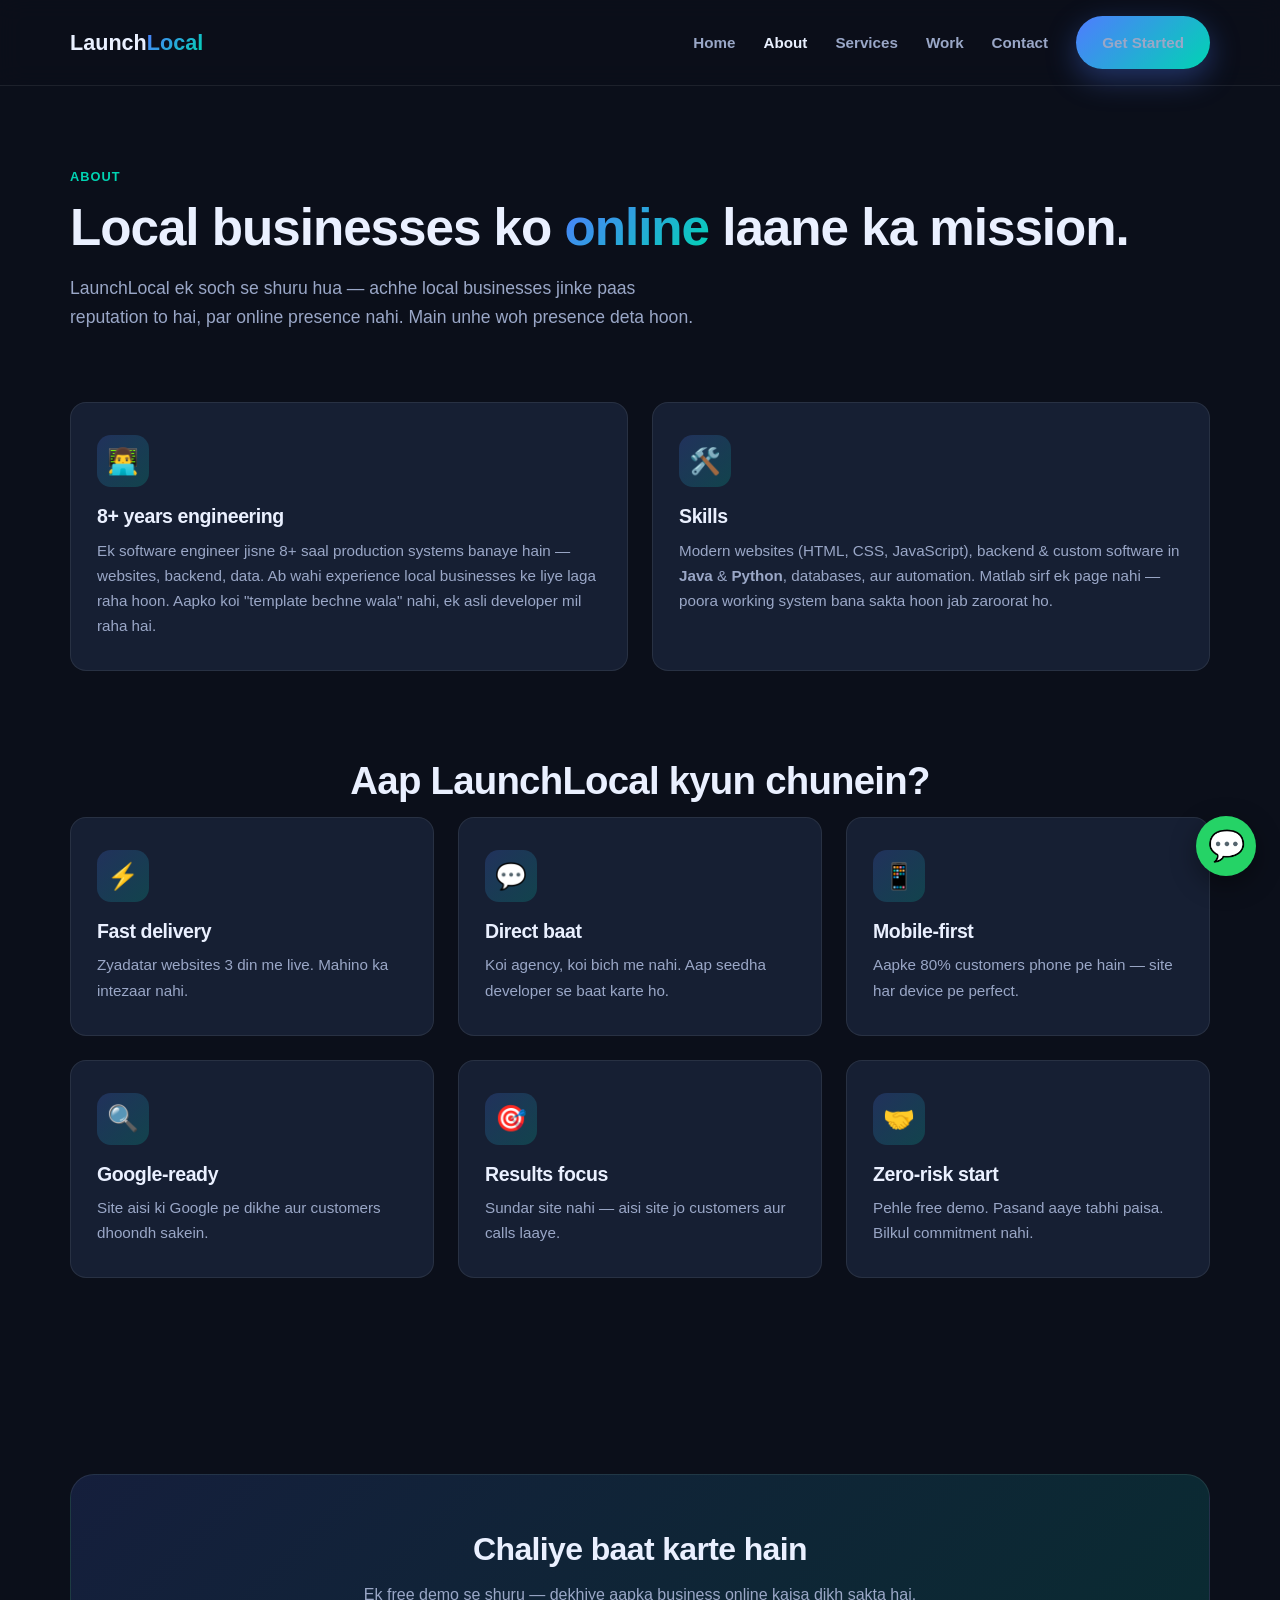
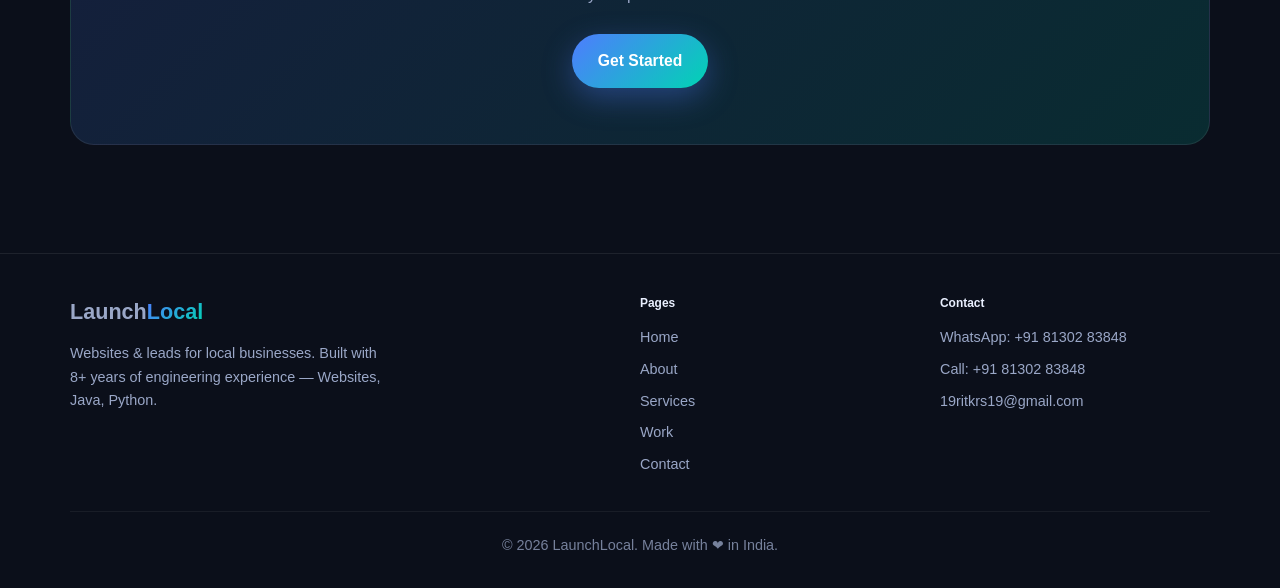
==== launchlocal-site/about.html @ 7e7877e1 "add multi-page LaunchLocal site (home/about/services/work/contact)" ====
<!DOCTYPE html>
<html lang="en">
<head>
<meta charset="UTF-8" />
<meta name="viewport" content="width=device-width, initial-scale=1.0" />
<title>About - LaunchLocal</title>
<meta name="description" content="LaunchLocal ke peeche 8+ years ka software engineer. Websites, Java, Python. Local businesses ko online laane ka mission." />
<link rel="stylesheet" href="style.css" />
</head>
<body>

<header>
  <div class="container">
    <nav>
      <a href="index.html" class="logo">Launch<b>Local</b></a>
      <button class="nav-toggle" aria-label="menu">☰</button>
      <div class="nav-links">
        <a href="index.html">Home</a>
        <a href="about.html" class="active">About</a>
        <a href="services.html">Services</a>
        <a href="work.html">Work</a>
        <a href="contact.html">Contact</a>
        <a class="btn btn-primary" href="contact.html">Get Started</a>
      </div>
    </nav>
  </div>
</header>

<section class="page-hero">
  <div class="container">
    <div class="eyebrow reveal">About</div>
    <h1 class="reveal">Local businesses ko <span class="grad">online</span> laane ka mission.</h1>
    <p class="reveal">LaunchLocal ek soch se shuru hua — achhe local businesses jinke paas reputation to hai, par online presence nahi. Main unhe woh presence deta hoon.</p>
  </div>
</section>

<section style="padding-top:30px">
  <div class="container grid2">
    <div class="card reveal">
      <div class="ic">👨‍💻</div>
      <h3>8+ years engineering</h3>
      <p>Ek software engineer jisne 8+ saal production systems banaye hain — websites, backend, data. Ab wahi experience local businesses ke liye laga raha hoon. Aapko koi "template bechne wala" nahi, ek asli developer mil raha hai.</p>
    </div>
    <div class="card reveal">
      <div class="ic">🛠️</div>
      <h3>Skills</h3>
      <p>Modern websites (HTML, CSS, JavaScript), backend & custom software in <strong>Java</strong> & <strong>Python</strong>, databases, aur automation. Matlab sirf ek page nahi — poora working system bana sakta hoon jab zaroorat ho.</p>
    </div>
  </div>
</section>

<section style="padding-top:0">
  <div class="container">
    <div class="center"><h2 class="title reveal">Aap LaunchLocal kyun chunein?</h2></div>
    <div class="grid3">
      <div class="card reveal"><div class="ic">⚡</div><h3>Fast delivery</h3><p>Zyadatar websites 3 din me live. Mahino ka intezaar nahi.</p></div>
      <div class="card reveal"><div class="ic">💬</div><h3>Direct baat</h3><p>Koi agency, koi bich me nahi. Aap seedha developer se baat karte ho.</p></div>
      <div class="card reveal"><div class="ic">📱</div><h3>Mobile-first</h3><p>Aapke 80% customers phone pe hain — site har device pe perfect.</p></div>
      <div class="card reveal"><div class="ic">🔍</div><h3>Google-ready</h3><p>Site aisi ki Google pe dikhe aur customers dhoondh sakein.</p></div>
      <div class="card reveal"><div class="ic">🎯</div><h3>Results focus</h3><p>Sundar site nahi — aisi site jo customers aur calls laaye.</p></div>
      <div class="card reveal"><div class="ic">🤝</div><h3>Zero-risk start</h3><p>Pehle free demo. Pasand aaye tabhi paisa. Bilkul commitment nahi.</p></div>
    </div>
  </div>
</section>

<section>
  <div class="container"><div class="cta-band reveal">
    <h2>Chaliye baat karte hain</h2>
    <p>Ek free demo se shuru — dekhiye aapka business online kaisa dikh sakta hai.</p>
    <a class="btn btn-primary" href="contact.html">Get Started</a>
  </div></div>
</section>

<footer>
  <div class="container">
    <div class="foot-grid">
      <div><div class="logo" style="margin-bottom:12px">Launch<b>Local</b></div><p style="max-width:320px">Websites &amp; leads for local businesses. Built with 8+ years of engineering experience — Websites, Java, Python.</p></div>
      <div><h5>Pages</h5><a href="index.html">Home</a><a href="about.html">About</a><a href="services.html">Services</a><a href="work.html">Work</a><a href="contact.html">Contact</a></div>
      <div><h5>Contact</h5><a href="https://wa.me/918130283848">WhatsApp: +91 81302 83848</a><a href="tel:+918130283848">Call: +91 81302 83848</a><a href="mailto:19ritkrs19@gmail.com">19ritkrs19@gmail.com</a></div>
    </div>
    <div class="foot-bottom">&copy; <span id="yr"></span> LaunchLocal. Made with ❤ in India.</div>
  </div>
</footer>
<a class="wa-float" href="https://wa.me/918130283848?text=Hi%20LaunchLocal" title="WhatsApp">💬</a>
<script src="app.js"></script>
</body>
</html>
---- launchlocal-site/style.css ----
/* ============================================================
   LaunchLocal - shared styles (multi-page site)
   ============================================================ */
:root{
  --bg:#0b0f1a; --bg2:#111827; --card:#161f33;
  --brand:#4f7cff; --brand2:#00d4b3; --accent:#ffb347;
  --text:#eaf0ff; --muted:#9aa7c7; --line:rgba(255,255,255,.08);
  --radius:16px;
}
*{margin:0;padding:0;box-sizing:border-box}
html{scroll-behavior:smooth}
body{font-family:-apple-system,BlinkMacSystemFont,"Segoe UI",Roboto,Helvetica,Arial,sans-serif;background:var(--bg);color:var(--text);line-height:1.65;overflow-x:hidden}
a{color:inherit;text-decoration:none}
img{max-width:100%;display:block}
.container{width:min(1140px,92%);margin:0 auto}
.btn{display:inline-flex;align-items:center;gap:8px;padding:14px 26px;border-radius:999px;font-weight:700;font-size:.98rem;transition:transform .18s,box-shadow .18s,background .18s;cursor:pointer;border:none}
.btn-primary{background:linear-gradient(135deg,var(--brand),var(--brand2));color:#fff;box-shadow:0 10px 30px rgba(79,124,255,.35)}
.btn-primary:hover{transform:translateY(-3px);box-shadow:0 16px 40px rgba(79,124,255,.5)}
.btn-ghost{background:rgba(255,255,255,.06);color:var(--text);border:1px solid var(--line)}
.btn-ghost:hover{background:rgba(255,255,255,.12);transform:translateY(-3px)}
section{padding:88px 0}
.eyebrow{color:var(--brand2);font-weight:700;letter-spacing:.08em;text-transform:uppercase;font-size:.8rem;margin-bottom:12px}
h1,h2,h3,h4{line-height:1.15;letter-spacing:-.02em}
h2.title{font-size:2.4rem;margin-bottom:14px}
.sub{color:var(--muted);max-width:640px;margin-bottom:50px}
.center{text-align:center;margin-inline:auto}
.grad{background:linear-gradient(135deg,var(--brand),var(--brand2));-webkit-background-clip:text;background-clip:text;-webkit-text-fill-color:transparent}

/* reveal on scroll */
.reveal{opacity:0;transform:translateY(28px);transition:opacity .7s ease,transform .7s ease}
.reveal.in{opacity:1;transform:none}

/* NAV */
header{position:sticky;top:0;z-index:60;background:rgba(11,15,26,.82);backdrop-filter:blur(12px);border-bottom:1px solid var(--line)}
nav{display:flex;align-items:center;justify-content:space-between;padding:16px 0}
.logo{font-weight:900;font-size:1.35rem}
.logo b{background:linear-gradient(135deg,var(--brand),var(--brand2));-webkit-background-clip:text;background-clip:text;-webkit-text-fill-color:transparent}
.nav-links{display:flex;gap:28px;align-items:center}
.nav-links a{color:var(--muted);font-weight:600;font-size:.95rem}
.nav-links a:hover,.nav-links a.active{color:var(--text)}
.nav-toggle{display:none;background:none;border:none;color:var(--text);font-size:1.6rem;cursor:pointer}
@media(max-width:820px){
  .nav-links{position:fixed;inset:0 0 0 auto;width:min(280px,80%);flex-direction:column;background:var(--bg2);padding:90px 30px;gap:22px;transform:translateX(100%);transition:transform .3s;border-left:1px solid var(--line)}
  .nav-links.open{transform:none}
  .nav-toggle{display:block;z-index:70}
}

/* HERO (generic) */
.hero{position:relative;padding:100px 0 80px;overflow:hidden}
.hero::before{content:"";position:absolute;top:-30%;left:50%;transform:translateX(-50%);width:900px;height:900px;background:radial-gradient(circle,rgba(79,124,255,.22),transparent 60%);z-index:0}
.hero .container{position:relative;z-index:1}
.badge{display:inline-flex;align-items:center;gap:8px;background:rgba(255,255,255,.06);border:1px solid var(--line);padding:7px 16px;border-radius:999px;font-size:.85rem;color:var(--muted);margin-bottom:24px}
.dot{width:8px;height:8px;border-radius:50%;background:var(--brand2);box-shadow:0 0 10px var(--brand2)}
.hero h1{font-size:clamp(2.1rem,5.2vw,3.8rem);margin-bottom:20px}
.hero p.lead{font-size:1.15rem;color:var(--muted);max-width:620px;margin-bottom:32px}
.page-hero{padding:80px 0 40px;position:relative}
.page-hero h1{font-size:clamp(2rem,5vw,3.2rem);margin-bottom:16px}
.page-hero p{color:var(--muted);max-width:640px;font-size:1.1rem}
.cta{display:flex;gap:14px;flex-wrap:wrap}

/* STATS */
.stats{display:grid;grid-template-columns:repeat(4,1fr);gap:20px}
.stat{background:var(--card);border:1px solid var(--line);border-radius:var(--radius);padding:26px 18px;text-align:center}
.stat .num{font-size:2rem;font-weight:900}
.stat .lbl{color:var(--muted);font-size:.88rem;margin-top:4px}
@media(max-width:760px){.stats{grid-template-columns:1fr 1fr}}

/* GRID CARDS */
.grid3{display:grid;grid-template-columns:repeat(3,1fr);gap:24px}
.grid2{display:grid;grid-template-columns:repeat(2,1fr);gap:24px}
@media(max-width:860px){.grid3,.grid2{grid-template-columns:1fr}}
.card{background:var(--card);border:1px solid var(--line);border-radius:var(--radius);padding:32px 26px;transition:transform .2s,border-color .2s}
.card:hover{transform:translateY(-8px);border-color:var(--brand)}
.card .ic{width:52px;height:52px;border-radius:14px;display:flex;align-items:center;justify-content:center;font-size:1.6rem;background:linear-gradient(135deg,rgba(79,124,255,.2),rgba(0,212,179,.2));margin-bottom:18px}
.card h3{font-size:1.22rem;margin-bottom:10px}
.card p{color:var(--muted);font-size:.95rem}
.card ul{color:var(--muted);font-size:.93rem;margin-top:12px;padding-left:18px}
.card ul li{margin-bottom:6px}

/* PROCESS */
.steps{display:grid;grid-template-columns:repeat(4,1fr);gap:20px}
@media(max-width:860px){.steps{grid-template-columns:1fr 1fr}}
.step{position:relative;padding:26px 20px;background:var(--card);border:1px solid var(--line);border-radius:var(--radius)}
.step .no{font-size:2.2rem;font-weight:900;color:rgba(255,255,255,.12);position:absolute;top:12px;right:18px}
.step h4{margin-bottom:8px}
.step p{color:var(--muted);font-size:.9rem}

/* WORK / CASE STUDY */
.work{display:grid;grid-template-columns:repeat(2,1fr);gap:24px}
@media(max-width:760px){.work{grid-template-columns:1fr}}
.work-card{background:var(--card);border:1px solid var(--line);border-radius:var(--radius);overflow:hidden;transition:transform .2s}
.work-card:hover{transform:translateY(-6px)}
.work-card .thumb{height:200px;display:flex;align-items:center;justify-content:center;font-size:1.35rem;font-weight:800;color:#fff;text-align:center;padding:20px}
.work-card .body{padding:24px}
.work-card .body h4{margin-bottom:6px}
.work-card .body p{color:var(--muted);font-size:.92rem;margin-bottom:14px}
.tag{display:inline-block;background:rgba(0,212,179,.14);color:var(--brand2);padding:4px 12px;border-radius:999px;font-size:.78rem;font-weight:700;margin-bottom:12px}
.case{background:var(--card);border:1px solid var(--line);border-radius:var(--radius);padding:34px;margin-bottom:24px}
.case .cols{display:grid;grid-template-columns:repeat(3,1fr);gap:20px;margin-top:20px}
@media(max-width:760px){.case .cols{grid-template-columns:1fr}}
.case .col h5{color:var(--brand2);font-size:.82rem;text-transform:uppercase;letter-spacing:.06em;margin-bottom:6px}
.case .col p{color:var(--muted);font-size:.94rem}

/* PRICING */
.pricing{display:grid;grid-template-columns:repeat(3,1fr);gap:24px}
@media(max-width:860px){.pricing{grid-template-columns:1fr}}
.price{background:var(--card);border:1px solid var(--line);border-radius:var(--radius);padding:32px 26px;text-align:center}
.price.featured{border-color:var(--brand);box-shadow:0 14px 40px rgba(79,124,255,.2);position:relative}
.price.featured::after{content:"Popular";position:absolute;top:-12px;left:50%;transform:translateX(-50%);background:linear-gradient(135deg,var(--brand),var(--brand2));color:#fff;font-size:.72rem;font-weight:700;padding:4px 14px;border-radius:999px}
.price .amt{font-size:2rem;font-weight:900;margin:12px 0}
.price ul{list-style:none;color:var(--muted);font-size:.93rem;margin:18px 0;text-align:left}
.price ul li{padding:7px 0;border-bottom:1px solid var(--line)}
.price ul li::before{content:"✓ ";color:var(--brand2);font-weight:800}

/* FAQ */
.faq details{background:var(--card);border:1px solid var(--line);border-radius:12px;padding:18px 22px;margin-bottom:14px}
.faq summary{cursor:pointer;font-weight:700;list-style:none}
.faq summary::-webkit-details-marker{display:none}
.faq summary::after{content:"+";float:right;color:var(--brand2);font-size:1.3rem}
.faq details[open] summary::after{content:"−"}
.faq p{color:var(--muted);margin-top:12px;font-size:.95rem}

/* CONTACT / FORM */
.contact-wrap{display:grid;grid-template-columns:1fr 1fr;gap:44px;align-items:start}
@media(max-width:860px){.contact-wrap{grid-template-columns:1fr}}
form{background:var(--card);border:1px solid var(--line);border-radius:var(--radius);padding:32px}
label{display:block;font-size:.85rem;color:var(--muted);margin:14px 0 6px;font-weight:600}
input,select,textarea{width:100%;padding:13px 15px;background:var(--bg2);border:1px solid var(--line);border-radius:10px;color:var(--text);font-size:.95rem;font-family:inherit}
input:focus,select:focus,textarea:focus{outline:none;border-color:var(--brand)}
textarea{min-height:90px;resize:vertical}
form .btn-primary{width:100%;justify-content:center;margin-top:22px}
.info-row{display:flex;gap:14px;margin-bottom:22px;align-items:flex-start}
.info-row .ic{font-size:1.4rem}
.info-row a{color:var(--brand2)}

/* CTA band */
.cta-band{background:linear-gradient(135deg,rgba(79,124,255,.15),rgba(0,212,179,.15));border:1px solid var(--line);border-radius:24px;padding:56px;text-align:center;margin:20px 0}
.cta-band h2{font-size:2rem;margin-bottom:14px}
.cta-band p{color:var(--muted);margin-bottom:26px}

footer{border-top:1px solid var(--line);padding:40px 0 30px;color:var(--muted);font-size:.9rem}
.foot-grid{display:grid;grid-template-columns:2fr 1fr 1fr;gap:30px;margin-bottom:26px}
@media(max-width:760px){.foot-grid{grid-template-columns:1fr}}
.foot-grid h5{color:var(--text);margin-bottom:12px}
.foot-grid a{display:block;color:var(--muted);margin-bottom:8px}
.foot-grid a:hover{color:var(--brand2)}
.foot-bottom{text-align:center;border-top:1px solid var(--line);padding-top:22px;opacity:.75}
.wa-float{position:fixed;bottom:24px;right:24px;z-index:100;background:#25D366;width:60px;height:60px;border-radius:50%;display:flex;align-items:center;justify-content:center;font-size:30px;box-shadow:0 8px 26px rgba(0,0,0,.4)}
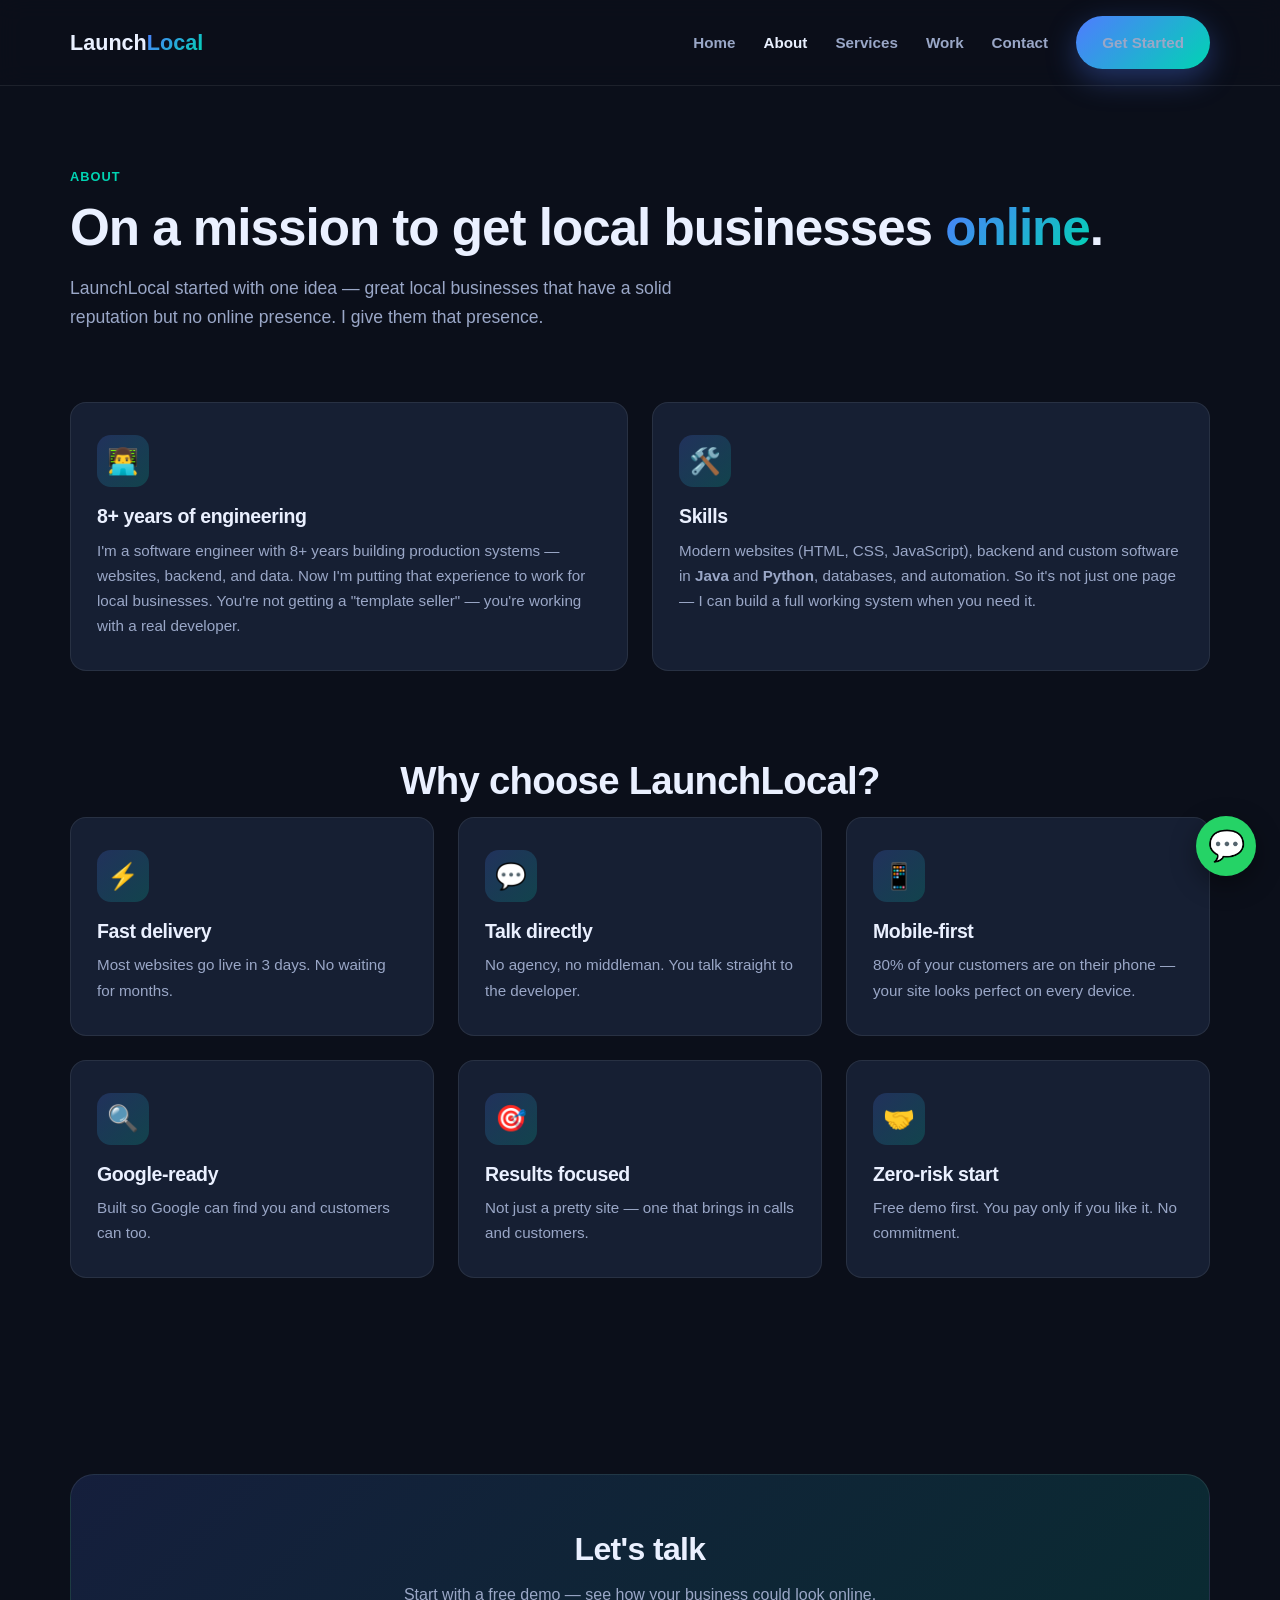
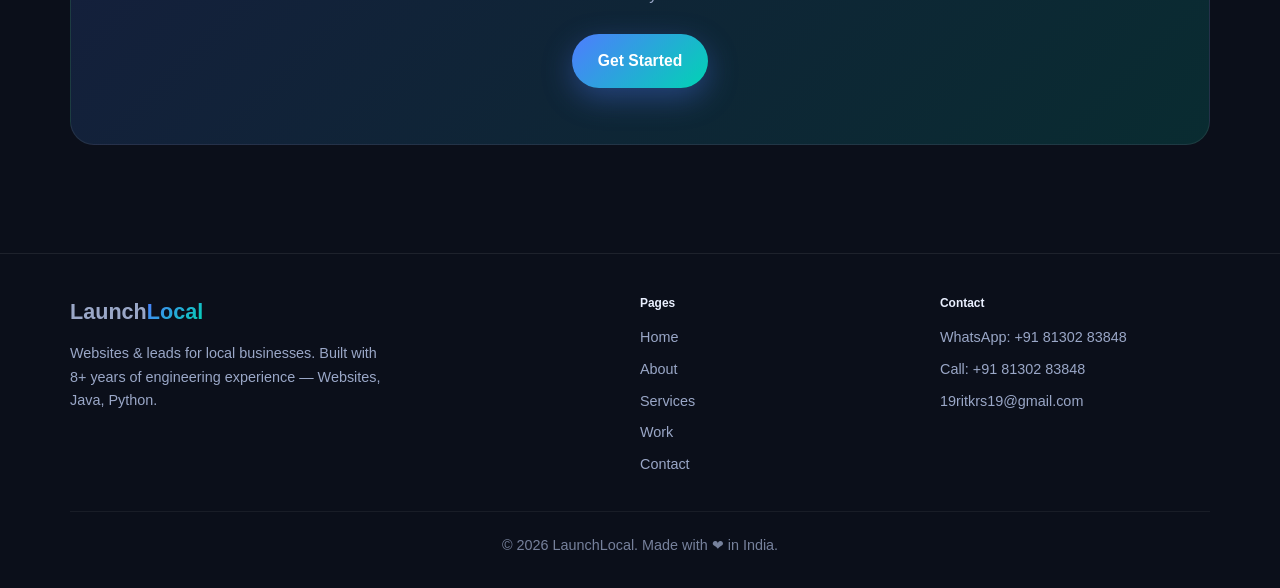
==== commit 666c2ed1: "content: convert all site text to simple English" ====
--- a/launchlocal-site/about.html
+++ b/launchlocal-site/about.html
@@ -4,7 +4,7 @@
 <meta charset="UTF-8" />
 <meta name="viewport" content="width=device-width, initial-scale=1.0" />
 <title>About - LaunchLocal</title>
-<meta name="description" content="LaunchLocal ke peeche 8+ years ka software engineer. Websites, Java, Python. Local businesses ko online laane ka mission." />
+<meta name="description" content="LaunchLocal is run by a software engineer with 8+ years experience. Websites, Java, Python. Helping local businesses get online." />
 <link rel="stylesheet" href="style.css" />
 </head>
 <body>
@@ -29,8 +29,8 @@
 <section class="page-hero">
   <div class="container">
     <div class="eyebrow reveal">About</div>
-    <h1 class="reveal">Local businesses ko <span class="grad">online</span> laane ka mission.</h1>
-    <p class="reveal">LaunchLocal ek soch se shuru hua — achhe local businesses jinke paas reputation to hai, par online presence nahi. Main unhe woh presence deta hoon.</p>
+    <h1 class="reveal">On a mission to get local businesses <span class="grad">online</span>.</h1>
+    <p class="reveal">LaunchLocal started with one idea — great local businesses that have a solid reputation but no online presence. I give them that presence.</p>
   </div>
 </section>
 
@@ -38,35 +38,35 @@
   <div class="container grid2">
     <div class="card reveal">
       <div class="ic">👨‍💻</div>
-      <h3>8+ years engineering</h3>
-      <p>Ek software engineer jisne 8+ saal production systems banaye hain — websites, backend, data. Ab wahi experience local businesses ke liye laga raha hoon. Aapko koi "template bechne wala" nahi, ek asli developer mil raha hai.</p>
+      <h3>8+ years of engineering</h3>
+      <p>I'm a software engineer with 8+ years building production systems — websites, backend, and data. Now I'm putting that experience to work for local businesses. You're not getting a "template seller" — you're working with a real developer.</p>
     </div>
     <div class="card reveal">
       <div class="ic">🛠️</div>
       <h3>Skills</h3>
-      <p>Modern websites (HTML, CSS, JavaScript), backend & custom software in <strong>Java</strong> & <strong>Python</strong>, databases, aur automation. Matlab sirf ek page nahi — poora working system bana sakta hoon jab zaroorat ho.</p>
+      <p>Modern websites (HTML, CSS, JavaScript), backend and custom software in <strong>Java</strong> and <strong>Python</strong>, databases, and automation. So it's not just one page — I can build a full working system when you need it.</p>
     </div>
   </div>
 </section>
 
 <section style="padding-top:0">
   <div class="container">
-    <div class="center"><h2 class="title reveal">Aap LaunchLocal kyun chunein?</h2></div>
+    <div class="center"><h2 class="title reveal">Why choose LaunchLocal?</h2></div>
     <div class="grid3">
-      <div class="card reveal"><div class="ic">⚡</div><h3>Fast delivery</h3><p>Zyadatar websites 3 din me live. Mahino ka intezaar nahi.</p></div>
-      <div class="card reveal"><div class="ic">💬</div><h3>Direct baat</h3><p>Koi agency, koi bich me nahi. Aap seedha developer se baat karte ho.</p></div>
-      <div class="card reveal"><div class="ic">📱</div><h3>Mobile-first</h3><p>Aapke 80% customers phone pe hain — site har device pe perfect.</p></div>
-      <div class="card reveal"><div class="ic">🔍</div><h3>Google-ready</h3><p>Site aisi ki Google pe dikhe aur customers dhoondh sakein.</p></div>
-      <div class="card reveal"><div class="ic">🎯</div><h3>Results focus</h3><p>Sundar site nahi — aisi site jo customers aur calls laaye.</p></div>
-      <div class="card reveal"><div class="ic">🤝</div><h3>Zero-risk start</h3><p>Pehle free demo. Pasand aaye tabhi paisa. Bilkul commitment nahi.</p></div>
+      <div class="card reveal"><div class="ic">⚡</div><h3>Fast delivery</h3><p>Most websites go live in 3 days. No waiting for months.</p></div>
+      <div class="card reveal"><div class="ic">💬</div><h3>Talk directly</h3><p>No agency, no middleman. You talk straight to the developer.</p></div>
+      <div class="card reveal"><div class="ic">📱</div><h3>Mobile-first</h3><p>80% of your customers are on their phone — your site looks perfect on every device.</p></div>
+      <div class="card reveal"><div class="ic">🔍</div><h3>Google-ready</h3><p>Built so Google can find you and customers can too.</p></div>
+      <div class="card reveal"><div class="ic">🎯</div><h3>Results focused</h3><p>Not just a pretty site — one that brings in calls and customers.</p></div>
+      <div class="card reveal"><div class="ic">🤝</div><h3>Zero-risk start</h3><p>Free demo first. You pay only if you like it. No commitment.</p></div>
     </div>
   </div>
 </section>
 
 <section>
   <div class="container"><div class="cta-band reveal">
-    <h2>Chaliye baat karte hain</h2>
-    <p>Ek free demo se shuru — dekhiye aapka business online kaisa dikh sakta hai.</p>
+    <h2>Let's talk</h2>
+    <p>Start with a free demo — see how your business could look online.</p>
     <a class="btn btn-primary" href="contact.html">Get Started</a>
   </div></div>
 </section>
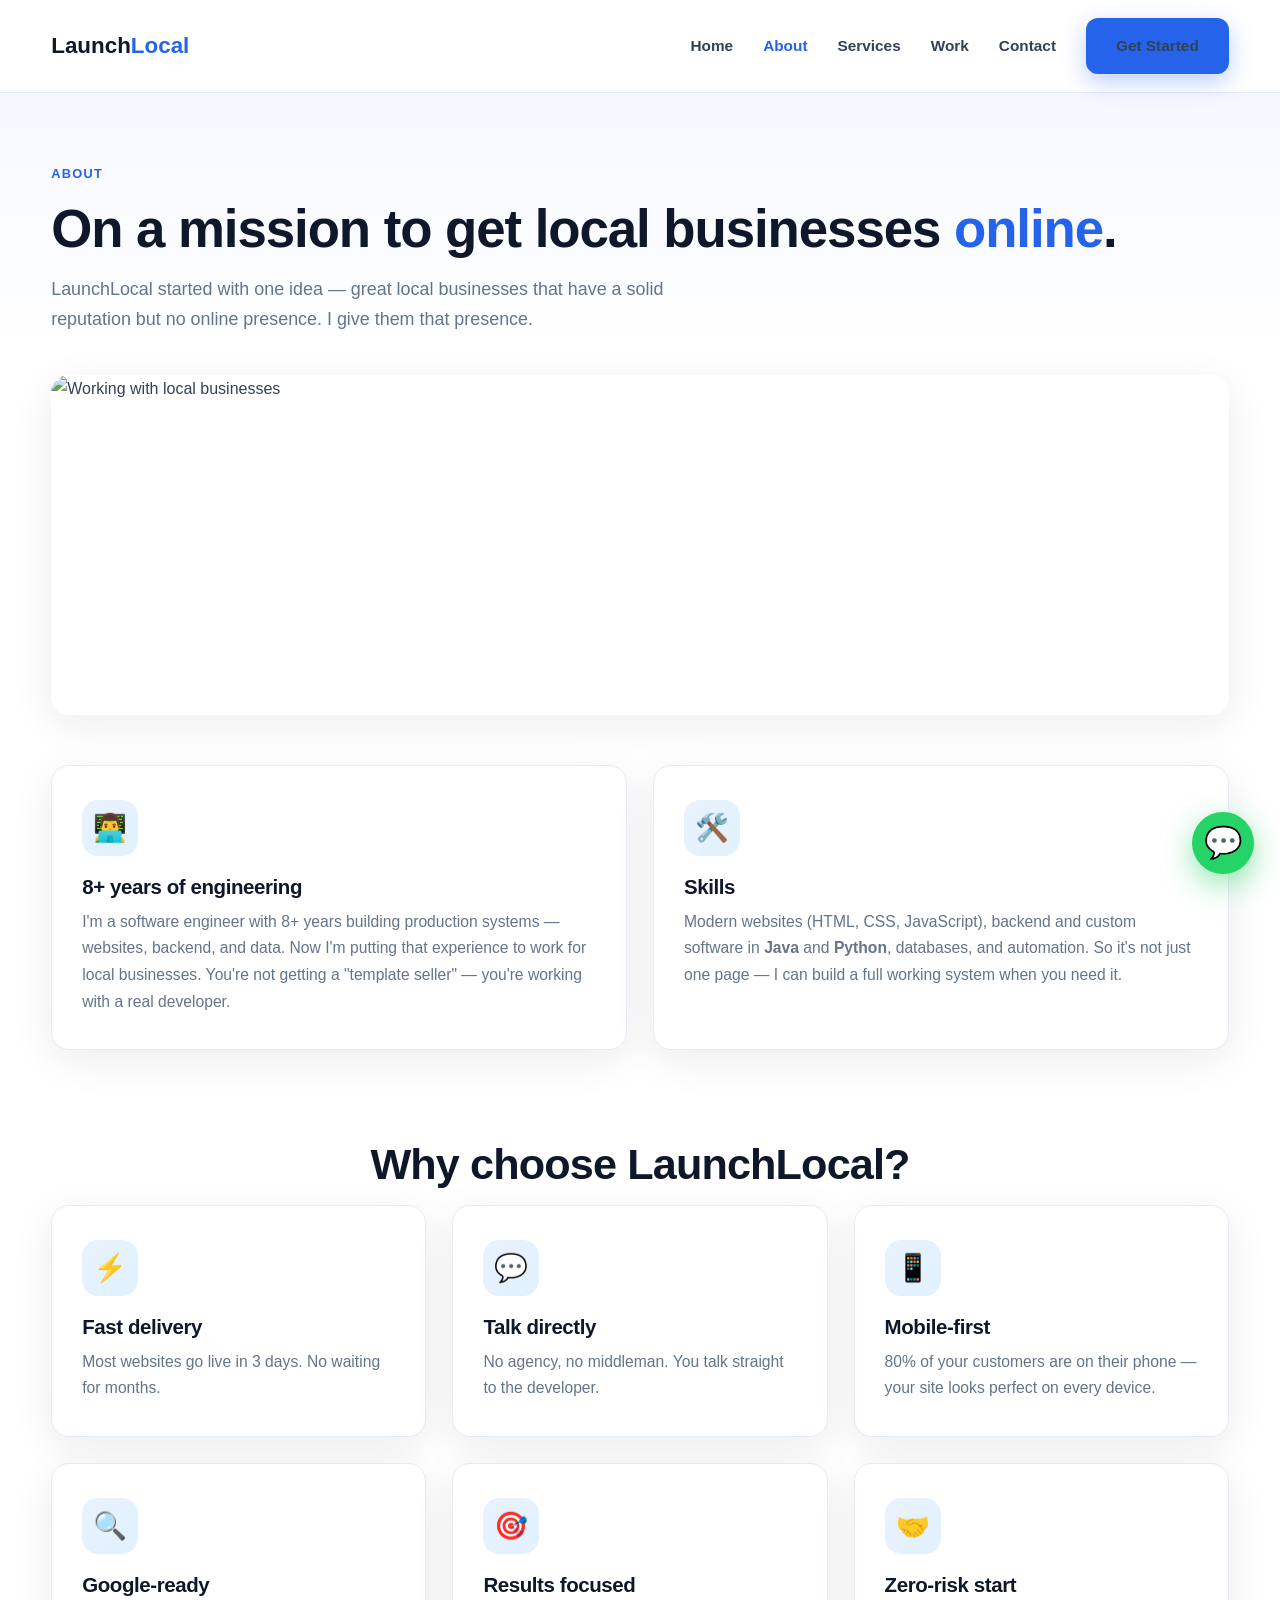
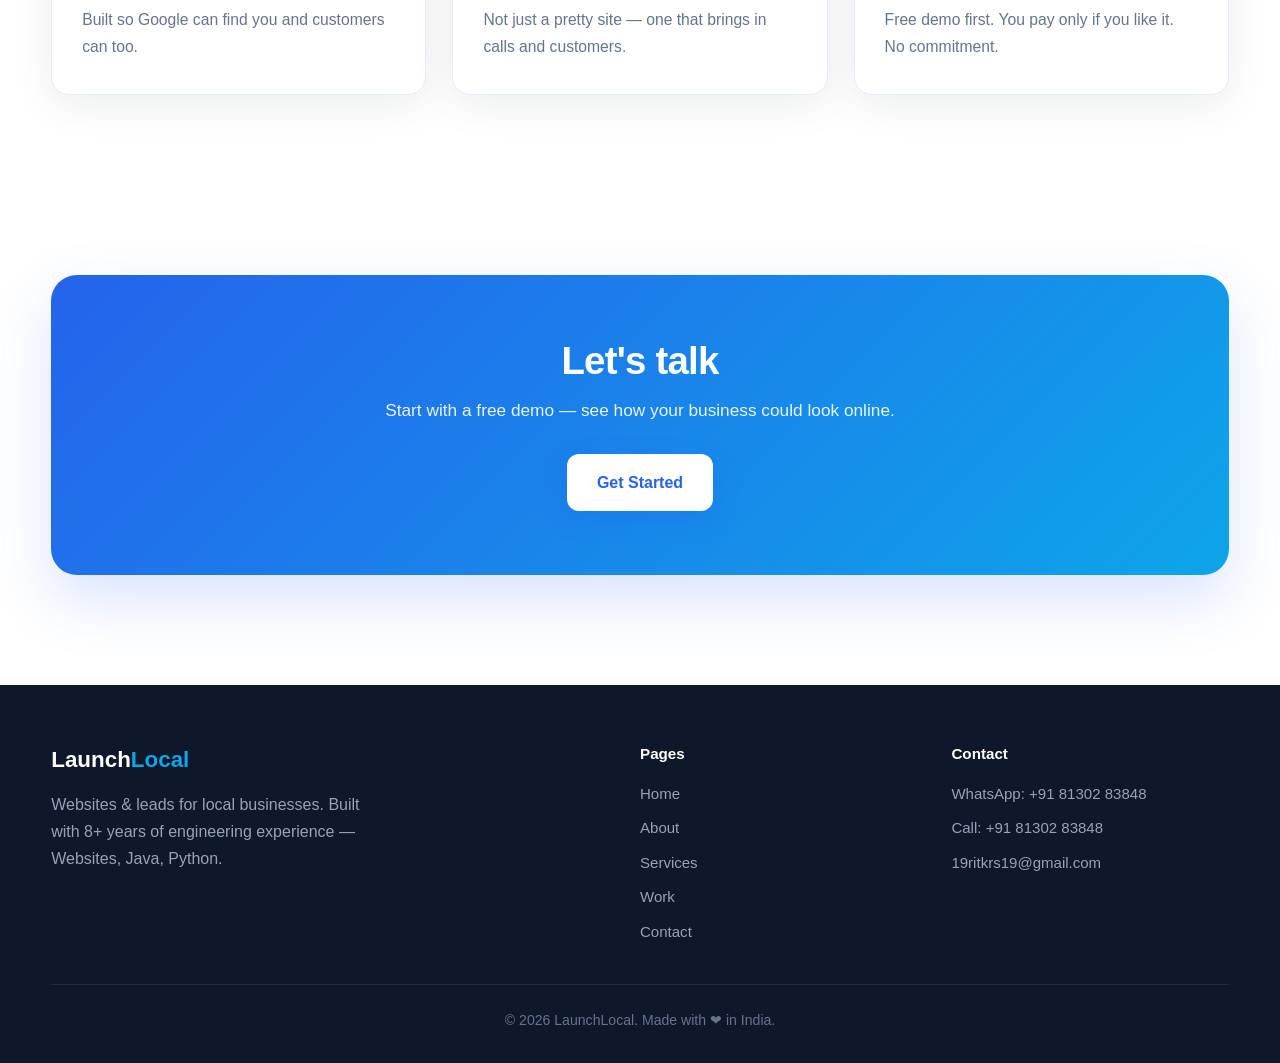
==== commit 00e0949b: "redesign: light premium theme, blue accent, real photos, more responsive" ====
--- a/launchlocal-site/about.html
+++ b/launchlocal-site/about.html
@@ -34,7 +34,10 @@
   </div>
 </section>
 
-<section style="padding-top:30px">
+<section style="padding-top:20px">
+  <div class="container">
+    <img src="https://images.unsplash.com/photo-1522071820081-009f0129c71c?w=1100&q=80" alt="Working with local businesses" loading="lazy" style="width:100%;height:340px;object-fit:cover;border-radius:var(--radius);box-shadow:var(--shadow);margin-bottom:50px" class="reveal" />
+  </div>
   <div class="container grid2">
     <div class="card reveal">
       <div class="ic">👨‍💻</div>
--- a/launchlocal-site/style.css
+++ b/launchlocal-site/style.css
@@ -1,148 +1,169 @@
 /* ============================================================
-   LaunchLocal - shared styles (multi-page site)
+   LaunchLocal - shared styles (light, premium, responsive)
    ============================================================ */
 :root{
-  --bg:#0b0f1a; --bg2:#111827; --card:#161f33;
-  --brand:#4f7cff; --brand2:#00d4b3; --accent:#ffb347;
-  --text:#eaf0ff; --muted:#9aa7c7; --line:rgba(255,255,255,.08);
-  --radius:16px;
+  --bg:#ffffff; --bg2:#f5f8ff; --card:#ffffff;
+  --brand:#2563eb; --brand-dark:#1d4ed8; --brand2:#0ea5e9; --accent:#0ea5e9;
+  --ink:#0f172a; --text:#334155; --muted:#64748b; --line:#e6ecf5;
+  --radius:18px; --shadow:0 10px 40px rgba(15,23,42,.08);
+  --shadow-lg:0 24px 60px rgba(37,99,235,.18);
 }
 *{margin:0;padding:0;box-sizing:border-box}
 html{scroll-behavior:smooth}
-body{font-family:-apple-system,BlinkMacSystemFont,"Segoe UI",Roboto,Helvetica,Arial,sans-serif;background:var(--bg);color:var(--text);line-height:1.65;overflow-x:hidden}
+body{font-family:-apple-system,BlinkMacSystemFont,"Segoe UI",Roboto,Helvetica,Arial,sans-serif;background:var(--bg);color:var(--text);line-height:1.7;-webkit-font-smoothing:antialiased}
 a{color:inherit;text-decoration:none}
 img{max-width:100%;display:block}
-.container{width:min(1140px,92%);margin:0 auto}
-.btn{display:inline-flex;align-items:center;gap:8px;padding:14px 26px;border-radius:999px;font-weight:700;font-size:.98rem;transition:transform .18s,box-shadow .18s,background .18s;cursor:pointer;border:none}
-.btn-primary{background:linear-gradient(135deg,var(--brand),var(--brand2));color:#fff;box-shadow:0 10px 30px rgba(79,124,255,.35)}
-.btn-primary:hover{transform:translateY(-3px);box-shadow:0 16px 40px rgba(79,124,255,.5)}
-.btn-ghost{background:rgba(255,255,255,.06);color:var(--text);border:1px solid var(--line)}
-.btn-ghost:hover{background:rgba(255,255,255,.12);transform:translateY(-3px)}
-section{padding:88px 0}
-.eyebrow{color:var(--brand2);font-weight:700;letter-spacing:.08em;text-transform:uppercase;font-size:.8rem;margin-bottom:12px}
-h1,h2,h3,h4{line-height:1.15;letter-spacing:-.02em}
-h2.title{font-size:2.4rem;margin-bottom:14px}
-.sub{color:var(--muted);max-width:640px;margin-bottom:50px}
+.container{width:min(1180px,92%);margin:0 auto}
+.btn{display:inline-flex;align-items:center;gap:8px;padding:15px 30px;border-radius:12px;font-weight:700;font-size:1rem;transition:transform .18s,box-shadow .18s,background .18s;cursor:pointer;border:none;white-space:nowrap}
+.btn-primary{background:var(--brand);color:#fff;box-shadow:0 8px 24px rgba(37,99,235,.3)}
+.btn-primary:hover{background:var(--brand-dark);transform:translateY(-2px);box-shadow:0 12px 32px rgba(37,99,235,.42)}
+.btn-ghost{background:#fff;color:var(--ink);border:1.5px solid var(--line)}
+.btn-ghost:hover{border-color:var(--brand);color:var(--brand);transform:translateY(-2px)}
+section{padding:90px 0}
+.eyebrow{color:var(--brand);font-weight:800;letter-spacing:.1em;text-transform:uppercase;font-size:.8rem;margin-bottom:14px}
+h1,h2,h3,h4{line-height:1.12;letter-spacing:-.02em;color:var(--ink)}
+h2.title{font-size:clamp(1.9rem,3.5vw,2.7rem);margin-bottom:16px}
+.sub{color:var(--muted);max-width:640px;margin-bottom:54px;font-size:1.08rem}
 .center{text-align:center;margin-inline:auto}
-.grad{background:linear-gradient(135deg,var(--brand),var(--brand2));-webkit-background-clip:text;background-clip:text;-webkit-text-fill-color:transparent}
+.grad{color:var(--brand)}
 
-/* reveal on scroll */
-.reveal{opacity:0;transform:translateY(28px);transition:opacity .7s ease,transform .7s ease}
+/* reveal */
+.reveal{opacity:0;transform:translateY(26px);transition:opacity .7s ease,transform .7s ease}
 .reveal.in{opacity:1;transform:none}
 
 /* NAV */
-header{position:sticky;top:0;z-index:60;background:rgba(11,15,26,.82);backdrop-filter:blur(12px);border-bottom:1px solid var(--line)}
-nav{display:flex;align-items:center;justify-content:space-between;padding:16px 0}
-.logo{font-weight:900;font-size:1.35rem}
-.logo b{background:linear-gradient(135deg,var(--brand),var(--brand2));-webkit-background-clip:text;background-clip:text;-webkit-text-fill-color:transparent}
-.nav-links{display:flex;gap:28px;align-items:center}
-.nav-links a{color:var(--muted);font-weight:600;font-size:.95rem}
-.nav-links a:hover,.nav-links a.active{color:var(--text)}
-.nav-toggle{display:none;background:none;border:none;color:var(--text);font-size:1.6rem;cursor:pointer}
-@media(max-width:820px){
-  .nav-links{position:fixed;inset:0 0 0 auto;width:min(280px,80%);flex-direction:column;background:var(--bg2);padding:90px 30px;gap:22px;transform:translateX(100%);transition:transform .3s;border-left:1px solid var(--line)}
+header{position:sticky;top:0;z-index:60;background:rgba(255,255,255,.9);backdrop-filter:blur(14px);border-bottom:1px solid var(--line)}
+nav{display:flex;align-items:center;justify-content:space-between;padding:18px 0;gap:20px}
+.logo{font-weight:900;font-size:1.4rem;color:var(--ink)}
+.logo b{color:var(--brand)}
+.nav-links{display:flex;gap:30px;align-items:center}
+.nav-links a{color:var(--text);font-weight:600;font-size:.96rem}
+.nav-links a:hover,.nav-links a.active{color:var(--brand)}
+.nav-toggle{display:none;background:none;border:none;color:var(--ink);font-size:1.7rem;cursor:pointer}
+@media(max-width:860px){
+  .nav-links{position:fixed;inset:0 0 0 auto;width:min(290px,82%);flex-direction:column;align-items:flex-start;background:#fff;padding:96px 32px;gap:26px;transform:translateX(100%);transition:transform .3s;box-shadow:-10px 0 40px rgba(0,0,0,.12)}
   .nav-links.open{transform:none}
   .nav-toggle{display:block;z-index:70}
 }
 
-/* HERO (generic) */
-.hero{position:relative;padding:100px 0 80px;overflow:hidden}
-.hero::before{content:"";position:absolute;top:-30%;left:50%;transform:translateX(-50%);width:900px;height:900px;background:radial-gradient(circle,rgba(79,124,255,.22),transparent 60%);z-index:0}
+/* HERO */
+.hero{position:relative;padding:80px 0 70px;overflow:hidden;background:linear-gradient(180deg,#f5f8ff,#ffffff)}
+.hero::before{content:"";position:absolute;top:-200px;right:-120px;width:640px;height:640px;background:radial-gradient(circle,rgba(37,99,235,.12),transparent 65%);z-index:0}
 .hero .container{position:relative;z-index:1}
-.badge{display:inline-flex;align-items:center;gap:8px;background:rgba(255,255,255,.06);border:1px solid var(--line);padding:7px 16px;border-radius:999px;font-size:.85rem;color:var(--muted);margin-bottom:24px}
-.dot{width:8px;height:8px;border-radius:50%;background:var(--brand2);box-shadow:0 0 10px var(--brand2)}
-.hero h1{font-size:clamp(2.1rem,5.2vw,3.8rem);margin-bottom:20px}
-.hero p.lead{font-size:1.15rem;color:var(--muted);max-width:620px;margin-bottom:32px}
-.page-hero{padding:80px 0 40px;position:relative}
-.page-hero h1{font-size:clamp(2rem,5vw,3.2rem);margin-bottom:16px}
-.page-hero p{color:var(--muted);max-width:640px;font-size:1.1rem}
+.badge{display:inline-flex;align-items:center;gap:8px;background:#eaf1ff;color:var(--brand);border:1px solid #d6e4ff;padding:8px 18px;border-radius:999px;font-size:.85rem;font-weight:700;margin-bottom:26px}
+.dot{width:8px;height:8px;border-radius:50%;background:var(--brand)}
+.hero h1{font-size:clamp(2.3rem,5.5vw,4rem);margin-bottom:22px;color:var(--ink)}
+.hero p.lead{font-size:1.2rem;color:var(--muted);max-width:640px;margin-bottom:34px}
 .cta{display:flex;gap:14px;flex-wrap:wrap}
+.hero-photos{display:grid;grid-template-columns:1fr 1fr 1fr;gap:16px;margin-top:56px}
+.hero-photos img{width:100%;height:270px;object-fit:cover;border-radius:var(--radius);box-shadow:var(--shadow)}
+@media(max-width:760px){.hero-photos{grid-template-columns:1fr;gap:14px}.hero-photos img{height:220px}}
+
+/* page hero (inner pages) */
+.page-hero{padding:70px 0 20px;background:linear-gradient(180deg,#f5f8ff,#ffffff)}
+.page-hero h1{font-size:clamp(2rem,5vw,3.3rem);margin-bottom:16px}
+.page-hero p{color:var(--muted);max-width:660px;font-size:1.12rem}
+
+/* trust logos */
+.trust{padding:36px 0;border-top:1px solid var(--line);border-bottom:1px solid var(--line);background:#fff}
+.trust p{text-align:center;color:var(--muted);font-size:.82rem;font-weight:700;letter-spacing:.12em;text-transform:uppercase;margin-bottom:20px}
+.trust-row{display:flex;flex-wrap:wrap;justify-content:center;gap:34px;align-items:center}
+.trust-row span{color:#94a3b8;font-weight:800;font-size:1.05rem;opacity:.8}
 
 /* STATS */
-.stats{display:grid;grid-template-columns:repeat(4,1fr);gap:20px}
-.stat{background:var(--card);border:1px solid var(--line);border-radius:var(--radius);padding:26px 18px;text-align:center}
-.stat .num{font-size:2rem;font-weight:900}
-.stat .lbl{color:var(--muted);font-size:.88rem;margin-top:4px}
+.stats{display:grid;grid-template-columns:repeat(4,1fr);gap:22px}
+.stat{background:var(--card);border:1px solid var(--line);border-radius:var(--radius);padding:30px 20px;text-align:center;box-shadow:var(--shadow)}
+.stat .num{font-size:2.2rem;font-weight:900;color:var(--brand)}
+.stat .lbl{color:var(--muted);font-size:.9rem;margin-top:6px}
 @media(max-width:760px){.stats{grid-template-columns:1fr 1fr}}
 
-/* GRID CARDS */
-.grid3{display:grid;grid-template-columns:repeat(3,1fr);gap:24px}
-.grid2{display:grid;grid-template-columns:repeat(2,1fr);gap:24px}
+/* CARDS */
+.grid3{display:grid;grid-template-columns:repeat(3,1fr);gap:26px}
+.grid2{display:grid;grid-template-columns:repeat(2,1fr);gap:26px}
 @media(max-width:860px){.grid3,.grid2{grid-template-columns:1fr}}
-.card{background:var(--card);border:1px solid var(--line);border-radius:var(--radius);padding:32px 26px;transition:transform .2s,border-color .2s}
-.card:hover{transform:translateY(-8px);border-color:var(--brand)}
-.card .ic{width:52px;height:52px;border-radius:14px;display:flex;align-items:center;justify-content:center;font-size:1.6rem;background:linear-gradient(135deg,rgba(79,124,255,.2),rgba(0,212,179,.2));margin-bottom:18px}
-.card h3{font-size:1.22rem;margin-bottom:10px}
-.card p{color:var(--muted);font-size:.95rem}
-.card ul{color:var(--muted);font-size:.93rem;margin-top:12px;padding-left:18px}
-.card ul li{margin-bottom:6px}
+.card{background:var(--card);border:1px solid var(--line);border-radius:var(--radius);padding:34px 30px;transition:transform .2s,box-shadow .2s,border-color .2s;box-shadow:var(--shadow)}
+.card:hover{transform:translateY(-8px);box-shadow:var(--shadow-lg);border-color:#cfe0ff}
+.card .ic{width:56px;height:56px;border-radius:16px;display:flex;align-items:center;justify-content:center;font-size:1.7rem;background:linear-gradient(135deg,#eaf1ff,#e0f2fe);margin-bottom:20px}
+.card h3{font-size:1.28rem;margin-bottom:10px}
+.card p{color:var(--muted);font-size:.98rem}
+.card ul{color:var(--muted);font-size:.95rem;margin-top:14px;padding-left:18px}
+.card ul li{margin-bottom:7px}
 
 /* PROCESS */
-.steps{display:grid;grid-template-columns:repeat(4,1fr);gap:20px}
+.steps{display:grid;grid-template-columns:repeat(4,1fr);gap:22px}
 @media(max-width:860px){.steps{grid-template-columns:1fr 1fr}}
-.step{position:relative;padding:26px 20px;background:var(--card);border:1px solid var(--line);border-radius:var(--radius)}
-.step .no{font-size:2.2rem;font-weight:900;color:rgba(255,255,255,.12);position:absolute;top:12px;right:18px}
+.step{position:relative;padding:30px 24px;background:var(--card);border:1px solid var(--line);border-radius:var(--radius);box-shadow:var(--shadow)}
+.step .no{width:40px;height:40px;border-radius:12px;background:var(--brand);color:#fff;font-weight:900;display:flex;align-items:center;justify-content:center;margin-bottom:16px}
 .step h4{margin-bottom:8px}
-.step p{color:var(--muted);font-size:.9rem}
+.step p{color:var(--muted);font-size:.94rem}
 
-/* WORK / CASE STUDY */
-.work{display:grid;grid-template-columns:repeat(2,1fr);gap:24px}
+/* WORK */
+.work{display:grid;grid-template-columns:repeat(2,1fr);gap:26px}
 @media(max-width:760px){.work{grid-template-columns:1fr}}
-.work-card{background:var(--card);border:1px solid var(--line);border-radius:var(--radius);overflow:hidden;transition:transform .2s}
-.work-card:hover{transform:translateY(-6px)}
-.work-card .thumb{height:200px;display:flex;align-items:center;justify-content:center;font-size:1.35rem;font-weight:800;color:#fff;text-align:center;padding:20px}
-.work-card .body{padding:24px}
+.work-card{background:var(--card);border:1px solid var(--line);border-radius:var(--radius);overflow:hidden;transition:transform .2s,box-shadow .2s;box-shadow:var(--shadow)}
+.work-card:hover{transform:translateY(-8px);box-shadow:var(--shadow-lg)}
+.work-card .thumb{height:210px;object-fit:cover;width:100%}
+.work-card .body{padding:26px}
 .work-card .body h4{margin-bottom:6px}
-.work-card .body p{color:var(--muted);font-size:.92rem;margin-bottom:14px}
-.tag{display:inline-block;background:rgba(0,212,179,.14);color:var(--brand2);padding:4px 12px;border-radius:999px;font-size:.78rem;font-weight:700;margin-bottom:12px}
-.case{background:var(--card);border:1px solid var(--line);border-radius:var(--radius);padding:34px;margin-bottom:24px}
-.case .cols{display:grid;grid-template-columns:repeat(3,1fr);gap:20px;margin-top:20px}
+.work-card .body p{color:var(--muted);font-size:.95rem;margin-bottom:16px}
+.tag{display:inline-block;background:#eaf1ff;color:var(--brand);padding:5px 14px;border-radius:999px;font-size:.78rem;font-weight:800;margin-bottom:14px}
+.case{background:var(--card);border:1px solid var(--line);border-radius:var(--radius);padding:38px;margin-bottom:26px;box-shadow:var(--shadow)}
+.case .cols{display:grid;grid-template-columns:repeat(3,1fr);gap:22px;margin-top:22px}
 @media(max-width:760px){.case .cols{grid-template-columns:1fr}}
-.case .col h5{color:var(--brand2);font-size:.82rem;text-transform:uppercase;letter-spacing:.06em;margin-bottom:6px}
-.case .col p{color:var(--muted);font-size:.94rem}
+.case .col h5{color:var(--brand);font-size:.8rem;text-transform:uppercase;letter-spacing:.08em;margin-bottom:8px}
+.case .col p{color:var(--muted);font-size:.95rem}
 
 /* PRICING */
-.pricing{display:grid;grid-template-columns:repeat(3,1fr);gap:24px}
+.pricing{display:grid;grid-template-columns:repeat(3,1fr);gap:26px}
 @media(max-width:860px){.pricing{grid-template-columns:1fr}}
-.price{background:var(--card);border:1px solid var(--line);border-radius:var(--radius);padding:32px 26px;text-align:center}
-.price.featured{border-color:var(--brand);box-shadow:0 14px 40px rgba(79,124,255,.2);position:relative}
-.price.featured::after{content:"Popular";position:absolute;top:-12px;left:50%;transform:translateX(-50%);background:linear-gradient(135deg,var(--brand),var(--brand2));color:#fff;font-size:.72rem;font-weight:700;padding:4px 14px;border-radius:999px}
-.price .amt{font-size:2rem;font-weight:900;margin:12px 0}
-.price ul{list-style:none;color:var(--muted);font-size:.93rem;margin:18px 0;text-align:left}
-.price ul li{padding:7px 0;border-bottom:1px solid var(--line)}
-.price ul li::before{content:"✓ ";color:var(--brand2);font-weight:800}
+.price{background:var(--card);border:1px solid var(--line);border-radius:var(--radius);padding:36px 30px;text-align:center;box-shadow:var(--shadow)}
+.price.featured{border:2px solid var(--brand);box-shadow:var(--shadow-lg);position:relative}
+.price.featured::after{content:"Most Popular";position:absolute;top:-13px;left:50%;transform:translateX(-50%);background:var(--brand);color:#fff;font-size:.72rem;font-weight:800;padding:5px 16px;border-radius:999px}
+.price .amt{font-size:2.1rem;font-weight:900;margin:14px 0;color:var(--ink)}
+.price ul{list-style:none;color:var(--muted);font-size:.95rem;margin:20px 0;text-align:left}
+.price ul li{padding:9px 0;border-bottom:1px solid var(--line)}
+.price ul li::before{content:"✓ ";color:var(--brand);font-weight:900}
 
 /* FAQ */
-.faq details{background:var(--card);border:1px solid var(--line);border-radius:12px;padding:18px 22px;margin-bottom:14px}
-.faq summary{cursor:pointer;font-weight:700;list-style:none}
+.faq details{background:var(--card);border:1px solid var(--line);border-radius:14px;padding:20px 24px;margin-bottom:14px;box-shadow:var(--shadow)}
+.faq summary{cursor:pointer;font-weight:700;list-style:none;color:var(--ink)}
 .faq summary::-webkit-details-marker{display:none}
-.faq summary::after{content:"+";float:right;color:var(--brand2);font-size:1.3rem}
+.faq summary::after{content:"+";float:right;color:var(--brand);font-size:1.4rem;line-height:1}
 .faq details[open] summary::after{content:"−"}
-.faq p{color:var(--muted);margin-top:12px;font-size:.95rem}
+.faq p{color:var(--muted);margin-top:14px;font-size:.97rem}
 
-/* CONTACT / FORM */
-.contact-wrap{display:grid;grid-template-columns:1fr 1fr;gap:44px;align-items:start}
+/* CONTACT */
+.contact-wrap{display:grid;grid-template-columns:1fr 1fr;gap:48px;align-items:start}
 @media(max-width:860px){.contact-wrap{grid-template-columns:1fr}}
-form{background:var(--card);border:1px solid var(--line);border-radius:var(--radius);padding:32px}
-label{display:block;font-size:.85rem;color:var(--muted);margin:14px 0 6px;font-weight:600}
-input,select,textarea{width:100%;padding:13px 15px;background:var(--bg2);border:1px solid var(--line);border-radius:10px;color:var(--text);font-size:.95rem;font-family:inherit}
-input:focus,select:focus,textarea:focus{outline:none;border-color:var(--brand)}
-textarea{min-height:90px;resize:vertical}
-form .btn-primary{width:100%;justify-content:center;margin-top:22px}
-.info-row{display:flex;gap:14px;margin-bottom:22px;align-items:flex-start}
-.info-row .ic{font-size:1.4rem}
-.info-row a{color:var(--brand2)}
+form{background:var(--card);border:1px solid var(--line);border-radius:var(--radius);padding:36px;box-shadow:var(--shadow)}
+label{display:block;font-size:.86rem;color:var(--ink);margin:16px 0 7px;font-weight:700}
+input,select,textarea{width:100%;padding:14px 16px;background:#f8fafc;border:1.5px solid var(--line);border-radius:12px;color:var(--ink);font-size:.98rem;font-family:inherit}
+input:focus,select:focus,textarea:focus{outline:none;border-color:var(--brand);background:#fff}
+textarea{min-height:96px;resize:vertical}
+form .btn-primary{width:100%;justify-content:center;margin-top:24px}
+.info-row{display:flex;gap:16px;margin-bottom:24px;align-items:flex-start}
+.info-row .ic{width:46px;height:46px;border-radius:12px;background:linear-gradient(135deg,#eaf1ff,#e0f2fe);display:flex;align-items:center;justify-content:center;font-size:1.3rem;flex-shrink:0}
+.info-row a{color:var(--brand);font-weight:600}
+.info-row strong{color:var(--ink)}
 
 /* CTA band */
-.cta-band{background:linear-gradient(135deg,rgba(79,124,255,.15),rgba(0,212,179,.15));border:1px solid var(--line);border-radius:24px;padding:56px;text-align:center;margin:20px 0}
-.cta-band h2{font-size:2rem;margin-bottom:14px}
-.cta-band p{color:var(--muted);margin-bottom:26px}
+.cta-band{background:linear-gradient(135deg,var(--brand),var(--brand2));border-radius:26px;padding:64px 40px;text-align:center;box-shadow:var(--shadow-lg)}
+.cta-band h2{font-size:clamp(1.7rem,3.5vw,2.4rem);margin-bottom:14px;color:#fff}
+.cta-band p{color:rgba(255,255,255,.9);margin-bottom:28px;font-size:1.08rem}
+.cta-band .btn-primary{background:#fff;color:var(--brand)}
+.cta-band .btn-primary:hover{background:#f0f6ff}
 
-footer{border-top:1px solid var(--line);padding:40px 0 30px;color:var(--muted);font-size:.9rem}
-.foot-grid{display:grid;grid-template-columns:2fr 1fr 1fr;gap:30px;margin-bottom:26px}
+/* FOOTER */
+footer{background:#0f172a;color:#cbd5e1;padding:56px 0 30px;margin-top:20px}
+.foot-grid{display:grid;grid-template-columns:2fr 1fr 1fr;gap:34px;margin-bottom:30px}
 @media(max-width:760px){.foot-grid{grid-template-columns:1fr}}
-.foot-grid h5{color:var(--text);margin-bottom:12px}
-.foot-grid a{display:block;color:var(--muted);margin-bottom:8px}
-.foot-grid a:hover{color:var(--brand2)}
-.foot-bottom{text-align:center;border-top:1px solid var(--line);padding-top:22px;opacity:.75}
-.wa-float{position:fixed;bottom:24px;right:24px;z-index:100;background:#25D366;width:60px;height:60px;border-radius:50%;display:flex;align-items:center;justify-content:center;font-size:30px;box-shadow:0 8px 26px rgba(0,0,0,.4)}
+footer .logo{color:#fff}
+footer .logo b{color:var(--brand2)}
+.foot-grid h5{color:#fff;margin-bottom:14px;font-size:.95rem}
+.foot-grid a{display:block;color:#94a3b8;margin-bottom:9px;font-size:.94rem}
+.foot-grid a:hover{color:#fff}
+.foot-grid p{color:#94a3b8}
+.foot-bottom{text-align:center;border-top:1px solid #1e293b;padding-top:24px;color:#64748b;font-size:.88rem}
+
+.wa-float{position:fixed;bottom:26px;right:26px;z-index:100;background:#25D366;width:62px;height:62px;border-radius:50%;display:flex;align-items:center;justify-content:center;font-size:31px;box-shadow:0 10px 30px rgba(37,211,102,.5);transition:transform .2s}
+.wa-float:hover{transform:scale(1.08)}
